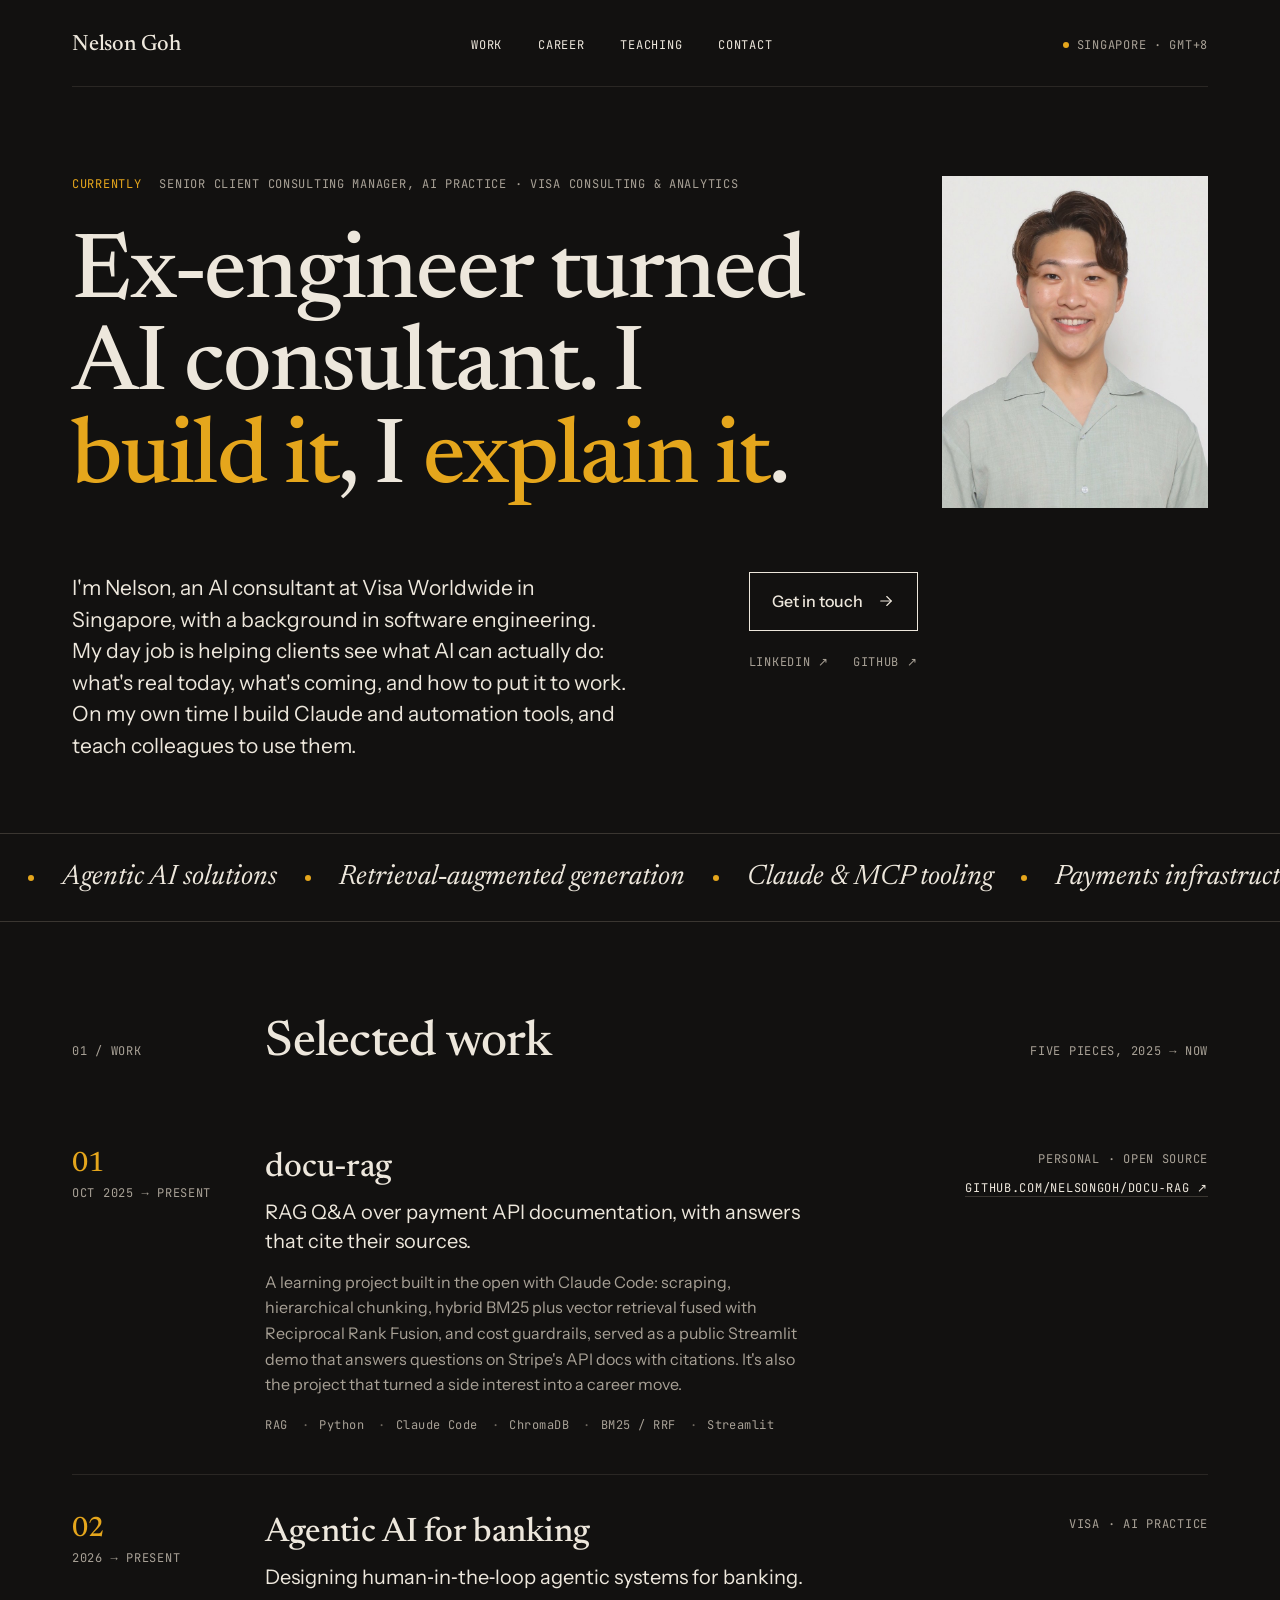
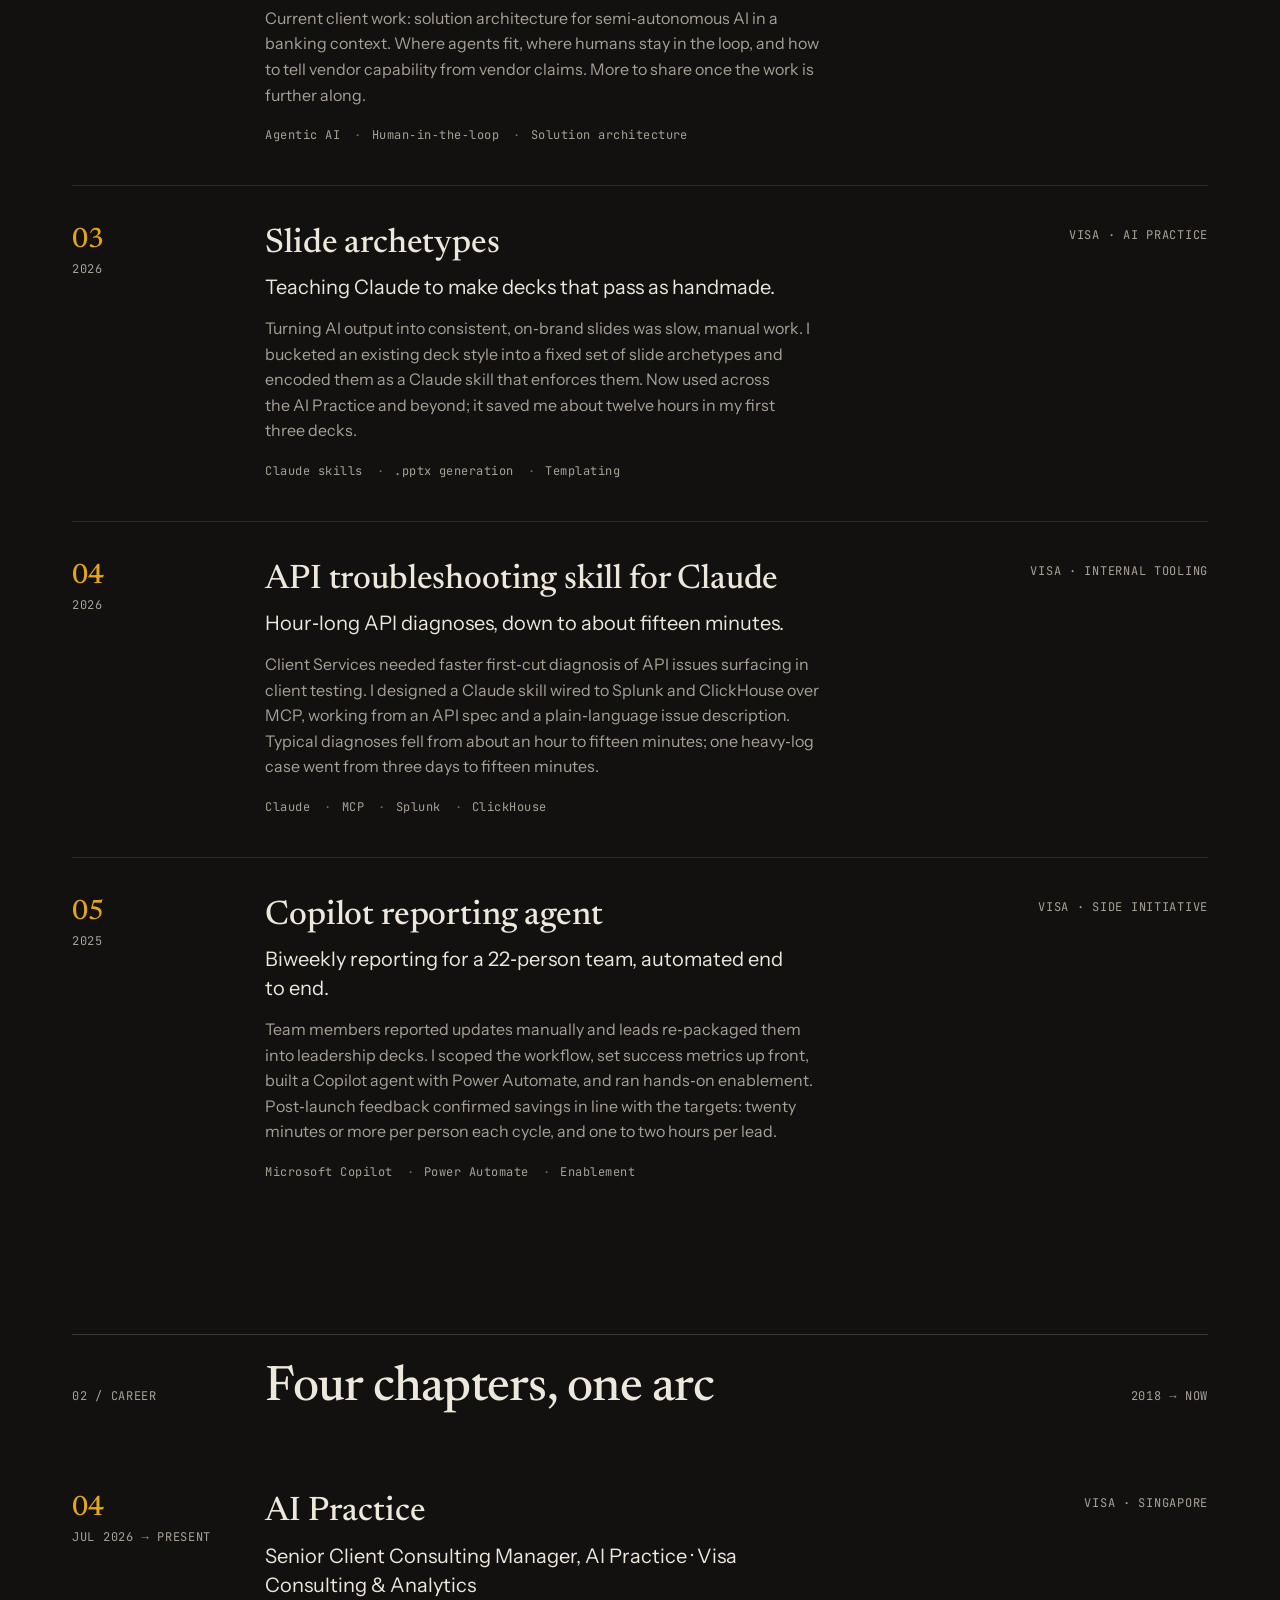
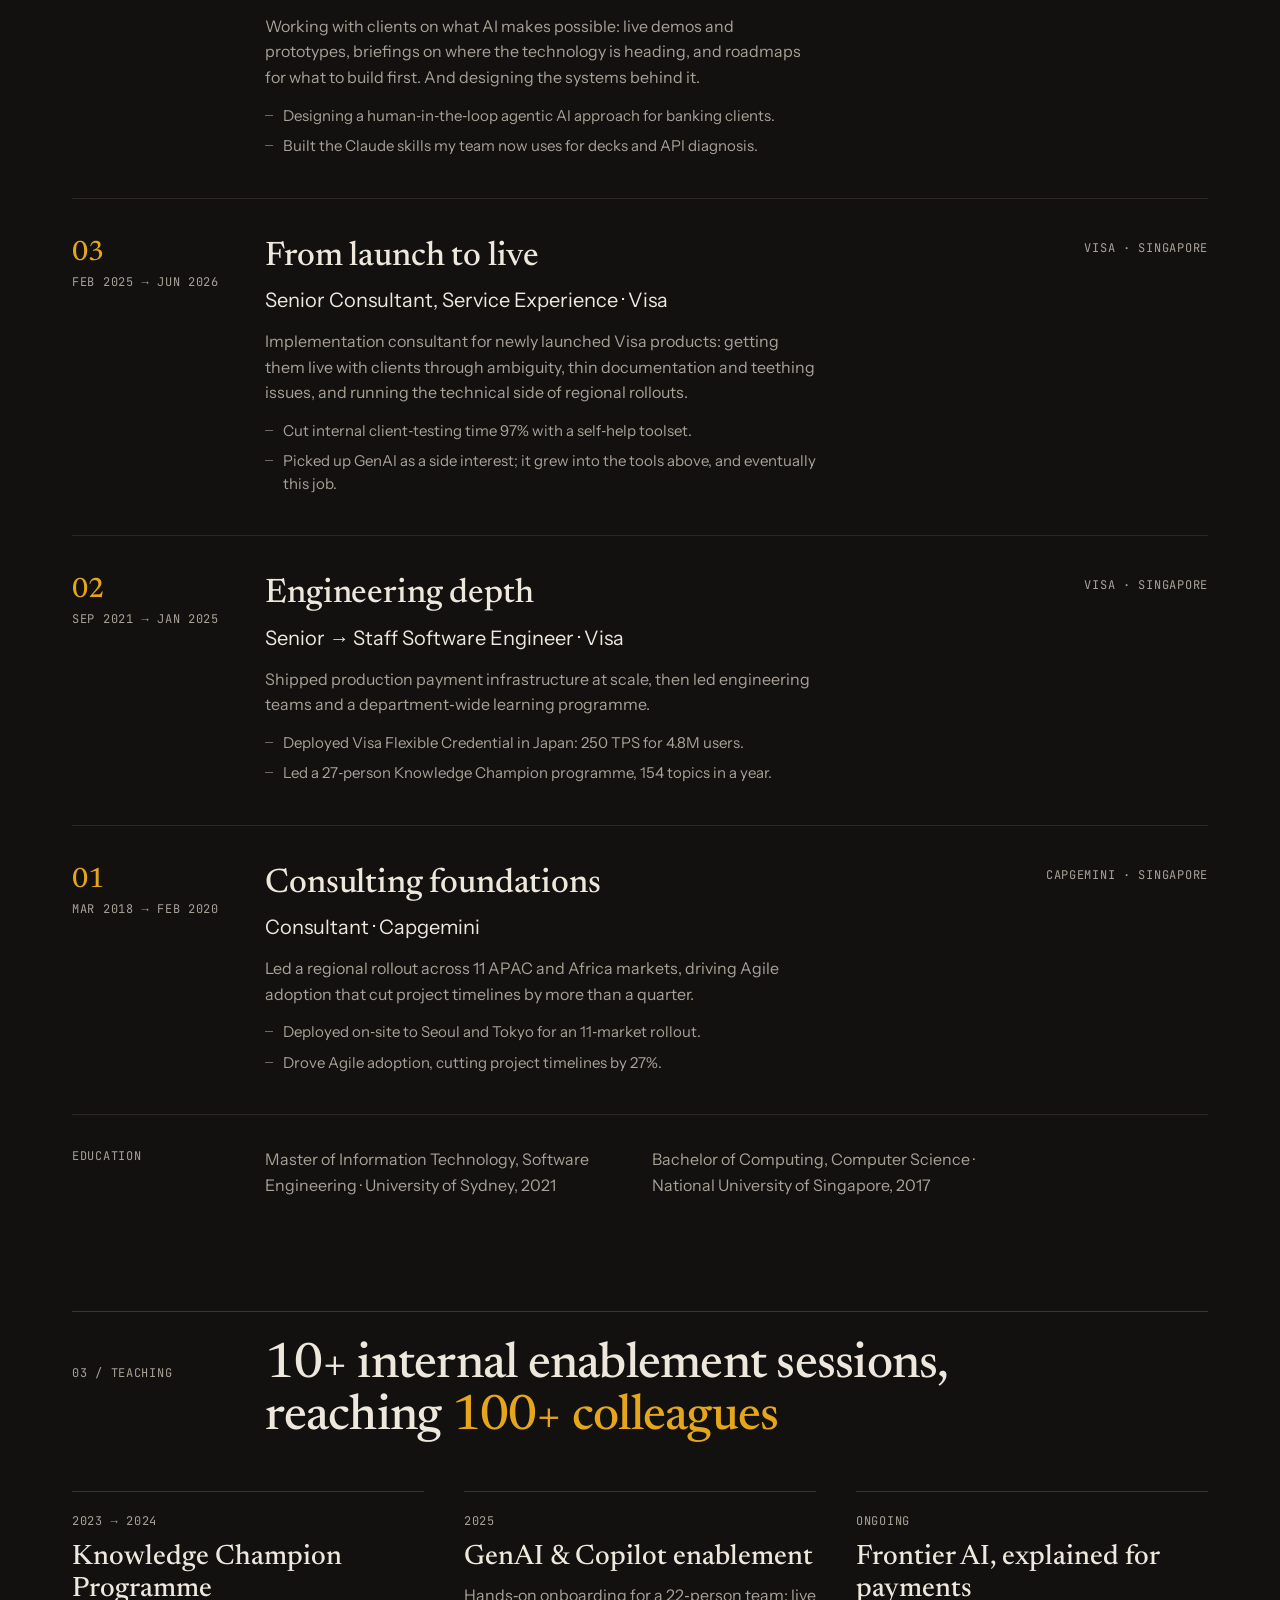
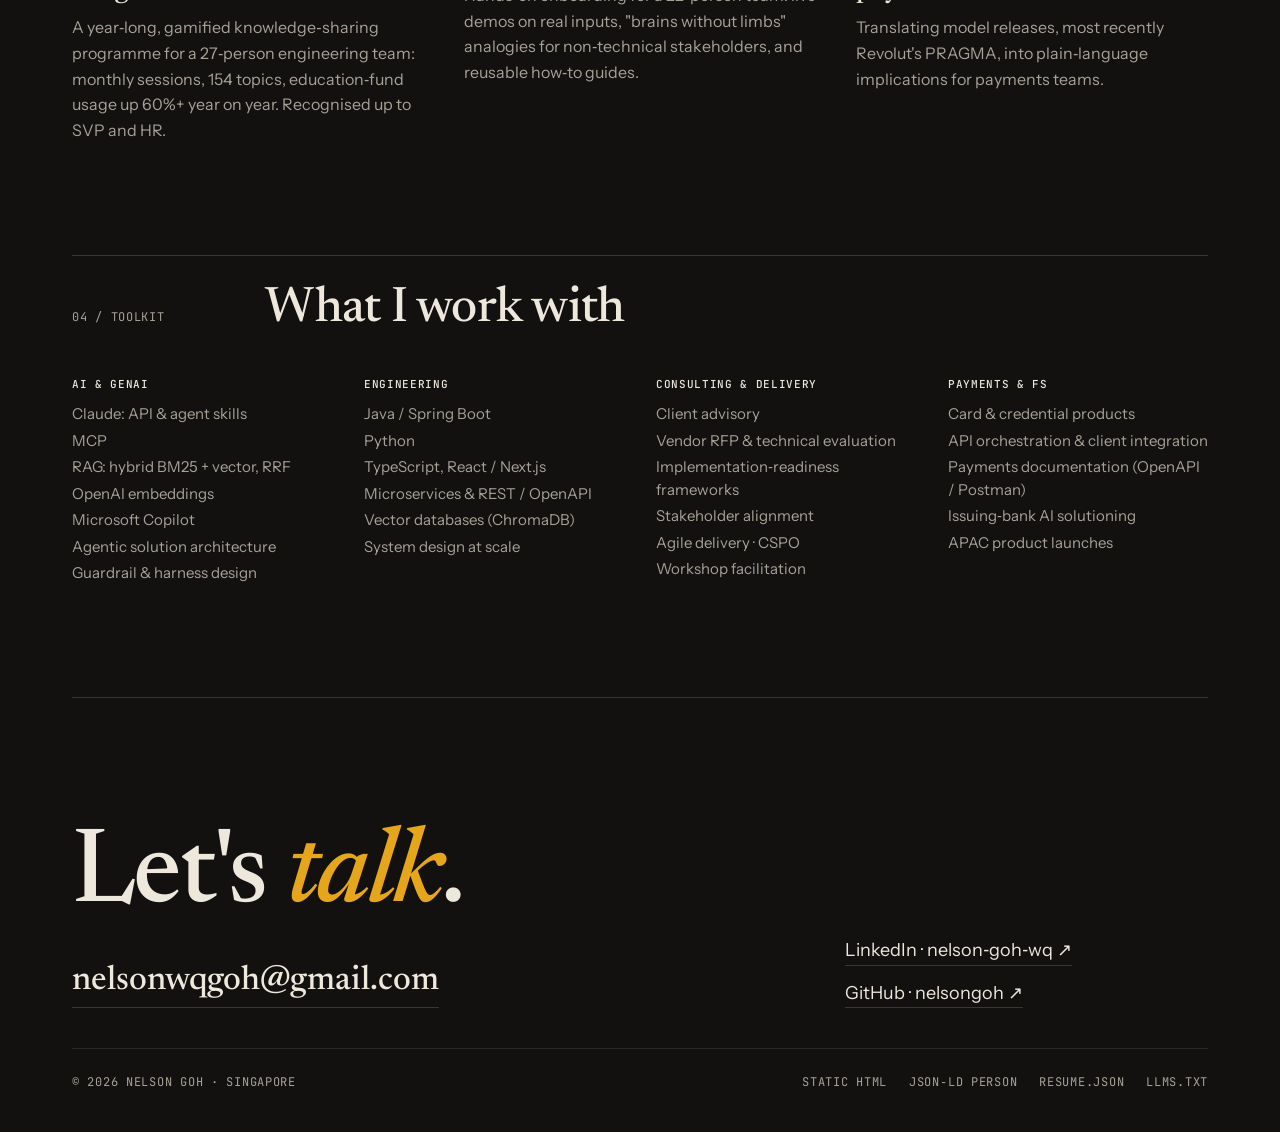
==== index.html @ 057b99e5 "Launch nelsongoh.github.io: static visual resume Masthead one-pager with JSON-LD Person, resume.json" ====
<!doctype html>
<html lang="en">
<head>
  <meta charset="utf-8">
  <meta name="viewport" content="width=device-width, initial-scale=1">
  <meta http-equiv="Content-Security-Policy" content="default-src 'none'; style-src 'self'; font-src 'self'; img-src 'self'; manifest-src 'self'; base-uri 'none'; form-action 'none'; upgrade-insecure-requests">
  <meta name="referrer" content="strict-origin-when-cross-origin">
  <meta name="color-scheme" content="dark">
  <meta name="theme-color" content="#121110">

  <title>Nelson Goh · AI consultant, ex-engineer · Singapore</title>
  <meta name="description" content="Nelson Goh is an AI consultant at Visa in Singapore with a software engineering background. He builds agentic AI systems, Claude and automation tools, and teaches teams to use them.">
  <meta name="author" content="Nelson Goh">
  <link rel="canonical" href="https://nelsongoh.github.io/">

  <meta property="og:type" content="profile">
  <meta property="og:title" content="Nelson Goh · Ex-engineer turned AI consultant">
  <meta property="og:description" content="I build it, I explain it. AI consultant at Visa in Singapore, with a software engineering background.">
  <meta property="og:url" content="https://nelsongoh.github.io/">
  <meta property="og:site_name" content="Nelson Goh">
  <meta property="og:image" content="https://nelsongoh.github.io/assets/og-card.png">
  <meta property="og:image:width" content="1200">
  <meta property="og:image:height" content="630">
  <meta property="og:image:alt" content="Nelson Goh. Ex-engineer turned AI consultant. I build it, I explain it.">
  <meta property="profile:first_name" content="Nelson">
  <meta property="profile:last_name" content="Goh">
  <meta name="twitter:card" content="summary_large_image">
  <meta name="twitter:title" content="Nelson Goh · Ex-engineer turned AI consultant">
  <meta name="twitter:description" content="I build it, I explain it. AI consultant at Visa in Singapore, with a software engineering background.">
  <meta name="twitter:image" content="https://nelsongoh.github.io/assets/og-card.png">

  <link rel="icon" href="favicon.svg" type="image/svg+xml">
  <link rel="alternate icon" href="favicon-32.png" type="image/png" sizes="32x32">
  <link rel="apple-touch-icon" href="apple-touch-icon.png" sizes="180x180">
  <link rel="manifest" href="site.webmanifest">
  <link rel="alternate" type="application/json" href="resume.json" title="JSON Resume">
  <link rel="alternate" type="text/plain" href="llms.txt" title="llms.txt">
  <link rel="me" href="https://github.com/nelsongoh">
  <link rel="me" href="https://www.linkedin.com/in/nelson-goh-wq/">

  <link rel="preload" href="fonts/Newsreader.woff2" as="font" type="font/woff2" crossorigin>
  <link rel="preload" href="fonts/InstrumentSans.woff2" as="font" type="font/woff2" crossorigin>
  <link rel="stylesheet" href="styles.css">

  <script type="application/ld+json">
  {
    "@context": "https://schema.org",
    "@type": "ProfilePage",
    "@id": "https://nelsongoh.github.io/#page",
    "url": "https://nelsongoh.github.io/",
    "name": "Nelson Goh",
    "inLanguage": "en",
    "dateModified": "2026-09-02",
    "mainEntity": {
      "@type": "Person",
      "@id": "https://nelsongoh.github.io/#person",
      "name": "Nelson Goh",
      "alternateName": "Nelson Goh Wei Qiang",
      "givenName": "Nelson",
      "familyName": "Goh",
      "jobTitle": "Senior Client Consulting Manager, AI Practice",
      "description": "AI consultant at Visa Worldwide in Singapore, with a background in software engineering. Helps clients see what AI can actually do, builds Claude and automation tools, and teaches colleagues to use them.",
      "url": "https://nelsongoh.github.io/",
      "email": "mailto:nelsonwqgoh@gmail.com",
      "image": "https://nelsongoh.github.io/assets/headshot.jpg",
      "sameAs": [
        "https://www.linkedin.com/in/nelson-goh-wq/",
        "https://github.com/nelsongoh"
      ],
      "worksFor": {
        "@type": "Organization",
        "name": "Visa",
        "url": "https://www.visa.com/",
        "department": {
          "@type": "Organization",
          "name": "Visa Consulting & Analytics, AI Practice"
        }
      },
      "address": {
        "@type": "PostalAddress",
        "addressLocality": "Singapore",
        "addressCountry": "SG"
      },
      "alumniOf": [
        { "@type": "CollegeOrUniversity", "name": "University of Sydney", "url": "https://www.sydney.edu.au/" },
        { "@type": "CollegeOrUniversity", "name": "National University of Singapore", "url": "https://www.nus.edu.sg/" }
      ],
      "hasCredential": {
        "@type": "EducationalOccupationalCredential",
        "name": "Certified Scrum Product Owner (CSPO)",
        "credentialCategory": "certification",
        "recognizedBy": { "@type": "Organization", "name": "Scrum Alliance" }
      },
      "knowsAbout": [
        "Agentic AI solution architecture",
        "Human-in-the-loop AI systems",
        "Retrieval-augmented generation",
        "Claude API and agent skills",
        "Model Context Protocol (MCP)",
        "Microsoft Copilot and Power Automate",
        "Payments infrastructure",
        "Card and credential products",
        "Java and Spring Boot",
        "Python",
        "TypeScript and React",
        "Technical enablement and training"
      ],
      "knowsLanguage": "en"
    }
  }
  </script>
</head>
<body>
<a class="skip" href="#work">Skip to content</a>

<div class="wrap">
  <header class="top">
    <a href="#top" class="serif brand" id="top">Nelson Goh</a>
    <nav class="nav mono" aria-label="Sections">
      <a href="#work">Work</a>
      <a href="#career">Career</a>
      <a href="#teaching">Teaching</a>
      <a href="#contact">Contact</a>
    </nav>
    <div class="where mono">
      <span class="dot" aria-hidden="true"></span>
      <span>Singapore · GMT+8</span>
    </div>
  </header>

  <section class="hero" aria-label="Introduction">
    <div class="hero-top reveal">
      <p class="hero-kicker mono">
        <span class="accent">Currently</span>
        <span>Senior Client Consulting Manager, AI Practice · Visa Consulting &amp; Analytics</span>
      </p>
      <h1 class="serif">Ex‑engineer turned AI consultant. I <span class="accent">build it</span>, I <span class="accent accent-2">explain it</span>.</h1>
    </div>

    <div class="headshot-col reveal d1">
      <figure class="headshot">
        <img src="assets/headshot.jpg" alt="Nelson Goh, smiling, in a sage shirt" width="800" height="1000">
      </figure>
    </div>

    <p class="hero-bio reveal d1">I'm Nelson, an AI consultant at Visa Worldwide in Singapore, with a background in software engineering. My day job is helping clients see what AI can actually do: what's real today, what's coming, and how to put it to work. On my own time I build Claude and automation tools, and teach colleagues to use them.</p>

    <div class="hero-cta reveal d2">
      <a href="#contact" class="btn">
        <span>Get in touch</span>
        <svg width="18" height="18" viewBox="0 0 24 24" fill="none" stroke="currentColor" stroke-width="1.5" stroke-linecap="round" stroke-linejoin="round" aria-hidden="true"><path d="M5 12h14"></path><path d="M13 6l6 6-6 6"></path></svg>
      </a>
      <div class="links mono">
        <a href="https://www.linkedin.com/in/nelson-goh-wq/" rel="me noopener" target="_blank">LinkedIn ↗</a>
        <a href="https://github.com/nelsongoh" rel="me noopener" target="_blank">GitHub ↗</a>
      </div>
    </div>
  </section>
</div>

<div class="ticker" aria-hidden="true">
  <div class="ticker-track">
    <span class="ticker-item"><span class="dot"></span>Agentic AI solutions</span>
    <span class="ticker-item"><span class="dot"></span>Retrieval‑augmented generation</span>
    <span class="ticker-item"><span class="dot"></span>Claude &amp; MCP tooling</span>
    <span class="ticker-item"><span class="dot"></span>Payments infrastructure</span>
    <span class="ticker-item"><span class="dot"></span>Enablement &amp; training</span>
    <span class="ticker-item"><span class="dot"></span>Solution architecture</span>
    <span class="ticker-item"><span class="dot"></span>Agentic AI solutions</span>
    <span class="ticker-item"><span class="dot"></span>Retrieval‑augmented generation</span>
    <span class="ticker-item"><span class="dot"></span>Claude &amp; MCP tooling</span>
    <span class="ticker-item"><span class="dot"></span>Payments infrastructure</span>
    <span class="ticker-item"><span class="dot"></span>Enablement &amp; training</span>
    <span class="ticker-item"><span class="dot"></span>Solution architecture</span>
  </div>
</div>

<main class="wrap">

  <!-- 01 Work -->
  <section id="work" class="section work" aria-labelledby="work-h">
    <div class="section-head first">
      <span class="mono kicker">01 / Work</span>
      <h2 id="work-h" class="serif h2">Selected work</h2>
      <p class="mono aside">Five pieces, 2025 → now</p>
    </div>

    <article class="row first">
      <div class="row-num-wrap"><span class="row-num">01</span><span class="mono">Oct 2025 → present</span></div>
      <div class="row-main">
        <h3 class="serif h-item">docu‑rag</h3>
        <p class="lede">RAG Q&amp;A over payment API documentation, with answers that cite their sources.</p>
        <p class="body">A learning project built in the open with Claude Code: scraping, hierarchical chunking, hybrid BM25 plus vector retrieval fused with Reciprocal Rank Fusion, and cost guardrails, served as a public Streamlit demo that answers questions on Stripe's API docs with citations. It's also the project that turned a side interest into a career move.</p>
        <ul class="tags"><li class="tag">RAG</li><li class="tag">Python</li><li class="tag">Claude Code</li><li class="tag">ChromaDB</li><li class="tag">BM25 / RRF</li><li class="tag">Streamlit</li></ul>
      </div>
      <div class="row-meta">
        <span class="mono">Personal · open source</span>
        <span class="mono"><a href="https://github.com/nelsongoh/docu-rag" rel="noopener" target="_blank">github.com/nelsongoh/docu‑rag ↗</a></span>
      </div>
    </article>

    <article class="row">
      <div class="row-num-wrap"><span class="row-num">02</span><span class="mono">2026 → present</span></div>
      <div class="row-main">
        <h3 class="serif h-item">Agentic AI for banking</h3>
        <p class="lede">Designing human‑in‑the‑loop agentic systems for banking.</p>
        <p class="body">Current client work: solution architecture for semi‑autonomous AI in a banking context. Where agents fit, where humans stay in the loop, and how to tell vendor capability from vendor claims. More to share once the work is further along.</p>
        <ul class="tags"><li class="tag">Agentic AI</li><li class="tag">Human‑in‑the‑loop</li><li class="tag">Solution architecture</li></ul>
      </div>
      <div class="row-meta"><span class="mono">Visa · AI Practice</span></div>
    </article>

    <article class="row">
      <div class="row-num-wrap"><span class="row-num">03</span><span class="mono">2026</span></div>
      <div class="row-main">
        <h3 class="serif h-item">Slide archetypes</h3>
        <p class="lede">Teaching Claude to make decks that pass as handmade.</p>
        <p class="body">Turning AI output into consistent, on‑brand slides was slow, manual work. I bucketed an existing deck style into a fixed set of slide archetypes and encoded them as a Claude skill that enforces them. Now used across the AI Practice and beyond; it saved me about twelve hours in my first three decks.</p>
        <ul class="tags"><li class="tag">Claude skills</li><li class="tag">.pptx generation</li><li class="tag">Templating</li></ul>
      </div>
      <div class="row-meta"><span class="mono">Visa · AI Practice</span></div>
    </article>

    <article class="row">
      <div class="row-num-wrap"><span class="row-num">04</span><span class="mono">2026</span></div>
      <div class="row-main">
        <h3 class="serif h-item">API troubleshooting skill for Claude</h3>
        <p class="lede">Hour‑long API diagnoses, down to about fifteen minutes.</p>
        <p class="body">Client Services needed faster first‑cut diagnosis of API issues surfacing in client testing. I designed a Claude skill wired to Splunk and ClickHouse over MCP, working from an API spec and a plain‑language issue description. Typical diagnoses fell from about an hour to fifteen minutes; one heavy‑log case went from three days to fifteen minutes.</p>
        <ul class="tags"><li class="tag">Claude</li><li class="tag">MCP</li><li class="tag">Splunk</li><li class="tag">ClickHouse</li></ul>
      </div>
      <div class="row-meta"><span class="mono">Visa · internal tooling</span></div>
    </article>

    <article class="row">
      <div class="row-num-wrap"><span class="row-num">05</span><span class="mono">2025</span></div>
      <div class="row-main">
        <h3 class="serif h-item">Copilot reporting agent</h3>
        <p class="lede">Biweekly reporting for a 22‑person team, automated end to end.</p>
        <p class="body">Team members reported updates manually and leads re‑packaged them into leadership decks. I scoped the workflow, set success metrics up front, built a Copilot agent with Power Automate, and ran hands‑on enablement. Post‑launch feedback confirmed savings in line with the targets: twenty minutes or more per person each cycle, and one to two hours per lead.</p>
        <ul class="tags"><li class="tag">Microsoft Copilot</li><li class="tag">Power Automate</li><li class="tag">Enablement</li></ul>
      </div>
      <div class="row-meta"><span class="mono">Visa · side initiative</span></div>
    </article>
  </section>

  <!-- 02 Career -->
  <section id="career" class="section" aria-labelledby="career-h">
    <div class="section-head">
      <span class="mono kicker">02 / Career</span>
      <h2 id="career-h" class="serif h2">Four chapters, one arc</h2>
      <p class="mono aside">2018 → now</p>
    </div>

    <ol>
      <li class="row first">
        <div class="row-num-wrap"><span class="row-num">04</span><span class="mono">Jul 2026 → present</span></div>
        <div class="row-main">
          <h3 class="serif h-item">AI Practice</h3>
          <p class="lede">Senior Client Consulting Manager, AI Practice · Visa Consulting &amp; Analytics</p>
          <p class="body">Working with clients on what AI makes possible: live demos and prototypes, briefings on where the technology is heading, and roadmaps for what to build first. And designing the systems behind it.</p>
          <ul class="hl">
            <li>Designing a human‑in‑the‑loop agentic AI approach for banking clients.</li>
            <li>Built the Claude skills my team now uses for decks and API diagnosis.</li>
          </ul>
        </div>
        <div class="row-meta"><span class="mono">Visa · Singapore</span></div>
      </li>

      <li class="row">
        <div class="row-num-wrap"><span class="row-num">03</span><span class="mono">Feb 2025 → Jun 2026</span></div>
        <div class="row-main">
          <h3 class="serif h-item">From launch to live</h3>
          <p class="lede">Senior Consultant, Service Experience · Visa</p>
          <p class="body">Implementation consultant for newly launched Visa products: getting them live with clients through ambiguity, thin documentation and teething issues, and running the technical side of regional rollouts.</p>
          <ul class="hl">
            <li>Cut internal client‑testing time 97% with a self‑help toolset.</li>
            <li>Picked up GenAI as a side interest; it grew into the tools above, and eventually this job.</li>
          </ul>
        </div>
        <div class="row-meta"><span class="mono">Visa · Singapore</span></div>
      </li>

      <li class="row">
        <div class="row-num-wrap"><span class="row-num">02</span><span class="mono">Sep 2021 → Jan 2025</span></div>
        <div class="row-main">
          <h3 class="serif h-item">Engineering depth</h3>
          <p class="lede">Senior → Staff Software Engineer · Visa</p>
          <p class="body">Shipped production payment infrastructure at scale, then led engineering teams and a department‑wide learning programme.</p>
          <ul class="hl">
            <li>Deployed Visa Flexible Credential in Japan: 250 TPS for 4.8M users.</li>
            <li>Led a 27‑person Knowledge Champion programme, 154 topics in a year.</li>
          </ul>
        </div>
        <div class="row-meta"><span class="mono">Visa · Singapore</span></div>
      </li>

      <li class="row">
        <div class="row-num-wrap"><span class="row-num">01</span><span class="mono">Mar 2018 → Feb 2020</span></div>
        <div class="row-main">
          <h3 class="serif h-item">Consulting foundations</h3>
          <p class="lede">Consultant · Capgemini</p>
          <p class="body">Led a regional rollout across 11 APAC and Africa markets, driving Agile adoption that cut project timelines by more than a quarter.</p>
          <ul class="hl">
            <li>Deployed on‑site to Seoul and Tokyo for an 11‑market rollout.</li>
            <li>Drove Agile adoption, cutting project timelines by 27%.</li>
          </ul>
        </div>
        <div class="row-meta"><span class="mono">Capgemini · Singapore</span></div>
      </li>
    </ol>

    <div class="edu">
      <span class="mono kicker">Education</span>
      <p class="body">Master of Information Technology, Software Engineering · University of Sydney, 2021</p>
      <p class="body">Bachelor of Computing, Computer Science · National University of Singapore, 2017</p>
    </div>
  </section>

  <!-- 03 Teaching -->
  <section id="teaching" class="section" aria-labelledby="teaching-h">
    <div class="section-head">
      <span class="mono kicker">03 / Teaching</span>
      <h2 id="teaching-h" class="serif h2 wide">10+ internal enablement sessions, reaching <span class="accent">100+ colleagues</span></h2>
    </div>
    <div class="teach">
      <article>
        <span class="mono">2023 → 2024</span>
        <h3 class="serif">Knowledge Champion Programme</h3>
        <p class="body">A year‑long, gamified knowledge‑sharing programme for a 27‑person engineering team: monthly sessions, 154 topics, education‑fund usage up 60%+ year on year. Recognised up to SVP and HR.</p>
      </article>
      <article>
        <span class="mono">2025</span>
        <h3 class="serif">GenAI &amp; Copilot enablement</h3>
        <p class="body">Hands‑on onboarding for a 22‑person team: live demos on real inputs, "brains without limbs" analogies for non‑technical stakeholders, and reusable how‑to guides.</p>
      </article>
      <article>
        <span class="mono">Ongoing</span>
        <h3 class="serif">Frontier AI, explained for payments</h3>
        <p class="body">Translating model releases, most recently Revolut's PRAGMA, into plain‑language implications for payments teams.</p>
      </article>
    </div>
  </section>

  <!-- 04 Toolkit -->
  <section id="skills" class="section" aria-labelledby="skills-h">
    <div class="section-head">
      <span class="mono kicker">04 / Toolkit</span>
      <h2 id="skills-h" class="serif h2">What I work with</h2>
    </div>
    <div class="skills">
      <div>
        <h4>AI &amp; GenAI</h4>
        <ul><li>Claude: API &amp; agent skills</li><li>MCP</li><li>RAG: hybrid BM25 + vector, RRF</li><li>OpenAI embeddings</li><li>Microsoft Copilot</li><li>Agentic solution architecture</li><li>Guardrail &amp; harness design</li></ul>
      </div>
      <div>
        <h4>Engineering</h4>
        <ul><li>Java / Spring Boot</li><li>Python</li><li>TypeScript, React / Next.js</li><li>Microservices &amp; REST / OpenAPI</li><li>Vector databases (ChromaDB)</li><li>System design at scale</li></ul>
      </div>
      <div>
        <h4>Consulting &amp; delivery</h4>
        <ul><li>Client advisory</li><li>Vendor RFP &amp; technical evaluation</li><li>Implementation‑readiness frameworks</li><li>Stakeholder alignment</li><li>Agile delivery · CSPO</li><li>Workshop facilitation</li></ul>
      </div>
      <div>
        <h4>Payments &amp; FS</h4>
        <ul><li>Card &amp; credential products</li><li>API orchestration &amp; client integration</li><li>Payments documentation (OpenAPI / Postman)</li><li>Issuing‑bank AI solutioning</li><li>APAC product launches</li></ul>
      </div>
    </div>
  </section>

  <!-- Contact -->
  <section id="contact" class="contact" aria-labelledby="contact-h">
    <div class="contact-grid">
      <div class="contact-main">
        <h2 id="contact-h" class="serif">Let's <em>talk</em>.</h2>
        <a href="mailto:nelsonwqgoh@gmail.com" class="serif email">nelsonwqgoh@gmail.com</a>
      </div>
      <div class="contact-links">
        <a href="https://www.linkedin.com/in/nelson-goh-wq/" rel="me noopener" target="_blank">LinkedIn · nelson‑goh‑wq ↗</a>
        <a href="https://github.com/nelsongoh" rel="me noopener" target="_blank">GitHub · nelsongoh ↗</a>
      </div>
    </div>
  </section>

  <footer class="foot">
    <span class="mono">© 2026 Nelson Goh · Singapore</span>
    <div class="foot-meta mono">
      <span>Static HTML</span>
      <span>JSON‑LD Person</span>
      <a href="resume.json">resume.json</a>
      <a href="llms.txt">llms.txt</a>
    </div>
  </footer>

</main>
</body>
</html>
---- styles.css ----
/* Nelson Goh, visual resume. Masthead editorial, dark paper, amber accent.
   No JavaScript on this site: the ticker and reveal are pure CSS. */

/* ---------- Fonts (self-hosted, OFL) ---------- */
@font-face {
  font-family: "Newsreader";
  font-style: normal;
  font-weight: 400 500;
  font-display: swap;
  src: url("fonts/Newsreader.woff2") format("woff2");
}
@font-face {
  font-family: "Newsreader";
  font-style: italic;
  font-weight: 400 500;
  font-display: swap;
  src: url("fonts/Newsreader-Italic.woff2") format("woff2");
}
@font-face {
  font-family: "Instrument Sans";
  font-style: normal;
  font-weight: 400 600;
  font-display: swap;
  src: url("fonts/InstrumentSans.woff2") format("woff2");
}
@font-face {
  font-family: "Instrument Sans";
  font-style: italic;
  font-weight: 400 600;
  font-display: swap;
  src: url("fonts/InstrumentSans-Italic.woff2") format("woff2");
}
@font-face {
  font-family: "JetBrains Mono";
  font-style: normal;
  font-weight: 400 500;
  font-display: swap;
  src: url("fonts/JetBrainsMono.woff2") format("woff2");
}

/* ---------- Tokens ---------- */
:root {
  --paper: #121110;
  --paper-2: #171513;
  --ink: #EDE7DC;
  --ink-2: #A8A196;
  --ink-3: #6E685F;
  --rule: #2A2724;
  --rule-2: #3A3631;
  --accent: #E5A61C;
  --serif: "Newsreader", Georgia, "Times New Roman", serif;
  --sans: "Instrument Sans", "Helvetica Neue", Arial, sans-serif;
  --mono: "JetBrains Mono", "SFMono-Regular", Consolas, monospace;
  color-scheme: dark;
}

/* ---------- Base ---------- */
*, *::before, *::after { box-sizing: border-box; }
html { scroll-behavior: smooth; -webkit-text-size-adjust: 100%; }
body {
  margin: 0;
  background: var(--paper);
  color: var(--ink);
  font-family: var(--sans);
  font-size: 16px;
  line-height: 1.55;
  -webkit-font-smoothing: antialiased;
  overflow-x: hidden;
}
a {
  color: var(--ink);
  text-decoration: none;
  border-bottom: 1px solid var(--rule-2);
  transition: border-color .2s;
}
a:hover { border-bottom-color: var(--ink); }
a:focus-visible, .btn:focus-visible {
  outline: 2px solid var(--accent);
  outline-offset: 4px;
  border-radius: 2px;
}
h1, h2, h3, h4, p, ul, ol, figure { margin: 0; }
ul, ol { padding: 0; list-style: none; }
img, svg { display: block; max-width: 100%; }

.skip {
  position: absolute; left: 8px; top: -100px;
  padding: 10px 14px; background: var(--ink); color: var(--paper);
  font-family: var(--mono); font-size: 12px; letter-spacing: .06em; text-transform: uppercase;
  border: 0; z-index: 10;
}
.skip:focus { top: 8px; }

.serif { font-family: var(--serif); font-weight: 500; font-variation-settings: "opsz" 28; }
.mono {
  font-family: var(--mono); font-size: 11px; letter-spacing: .06em;
  text-transform: uppercase; color: var(--ink-2);
}
.accent { color: var(--accent); }
.dot {
  width: 5px; height: 5px; border-radius: 50%; display: inline-block;
  background: var(--accent); flex: none;
}

.wrap { max-width: 1440px; margin: 0 auto; padding: 0 20px; }

/* ---------- Header ---------- */
.top {
  display: flex; align-items: center; justify-content: space-between;
  padding: 20px 0 16px; border-bottom: 1px solid var(--rule);
}
.brand { font-size: 20px; border: 0; letter-spacing: -.01em; }
.nav { display: none; gap: 36px; }
.nav a { border: 0; color: var(--ink); }
.nav a:hover { color: var(--accent); }
.where { display: flex; align-items: center; gap: 8px; }
.where .dot { animation: pulse 2.6s ease-out infinite; }
@keyframes pulse {
  0% { box-shadow: 0 0 0 0 rgba(229, 166, 28, .5); }
  70%, 100% { box-shadow: 0 0 0 7px rgba(229, 166, 28, 0); }
}

/* ---------- Hero ---------- */
.hero { display: flex; flex-direction: column; gap: 24px; padding: 48px 0 40px; }
.hero-top { display: contents; }
.hero-kicker { display: flex; flex-direction: column; gap: 4px; }
.hero-kicker .accent { color: var(--accent); }
.hero h1 {
  font-size: clamp(52px, 7.25vw, 104px);
  line-height: 1.02; letter-spacing: -.02em; text-wrap: balance;
}
.headshot {
  width: 200px; aspect-ratio: 4 / 5; margin-top: 8px;
  background: var(--paper-2); overflow: hidden;
}
.headshot img { width: 100%; height: 100%; object-fit: cover; }
.hero-bio { font-size: 18px; line-height: 1.5; text-wrap: pretty; }
.hero-cta { display: flex; flex-direction: column; gap: 20px; align-items: flex-start; }
.btn {
  display: inline-flex; align-items: center; gap: 12px;
  padding: 14px 20px; border: 1px solid var(--ink); color: var(--ink);
  font-size: 16px; font-weight: 500; min-height: 48px;
  transition: background .2s, color .2s;
}
.btn:hover { background: var(--ink); color: var(--paper); }
.links { display: flex; gap: 20px; }
.links a { border: 0; color: var(--ink-2); }
.links a:hover { color: var(--ink); }

/* ---------- Ticker ---------- */
.ticker {
  overflow: hidden; white-space: nowrap;
  border-top: 1px solid var(--rule-2); border-bottom: 1px solid var(--rule-2);
}
.ticker-track { display: inline-flex; animation: tick 40s linear infinite; }
.ticker-track:hover { animation-play-state: paused; }
.ticker-item {
  display: inline-flex; align-items: center; gap: 18px; padding: 16px 0 16px 18px;
  font-family: var(--serif); font-weight: 400; font-variation-settings: "opsz" 28;
  font-size: 22px; font-style: italic; color: var(--ink);
}
@keyframes tick { from { transform: translateX(0); } to { transform: translateX(-50%); } }

/* ---------- Sections ---------- */
.section { padding-top: 56px; }
.section-head {
  display: flex; flex-direction: column; gap: 12px;
  padding: 24px 0 28px; border-top: 1px solid var(--rule-2);
}
.section-head.first { border-top: 0; padding-top: 0; }
.h2 { font-size: clamp(40px, 3.9vw, 56px); line-height: 1.04; letter-spacing: -.015em; }
.section-head .aside { display: none; }

.row {
  display: flex; flex-direction: column; gap: 10px;
  padding: 28px 0; border-top: 1px solid var(--rule);
}
.row.first { border-top: 0; }
.row-num { font-family: var(--serif); font-weight: 500; font-size: 22px; color: var(--accent); line-height: 1; transition: transform .35s cubic-bezier(.2,.7,.2,1); }
.row { transition: border-color .3s; }
.row:hover { border-top-color: var(--rule-2); }
.row:hover .row-num { transform: translateX(6px); }
.row-num-wrap { display: flex; justify-content: space-between; align-items: baseline; gap: 12px; }
.row-meta { display: flex; flex-direction: column; gap: 6px; }
.foot-meta a { border: 0; color: var(--ink-2); }
.foot-meta a:hover { color: var(--ink); }
.row-meta .mono a { color: var(--ink); }
.h-item { font-size: 28px; line-height: 1.1; }
.lede { font-size: 18px; line-height: 1.4; text-wrap: pretty; }
.body { font-size: 15px; line-height: 1.6; color: var(--ink-2); text-wrap: pretty; }
.tags { display: flex; flex-wrap: wrap; gap: 6px 12px; margin-top: 6px; }
.tag { font-family: var(--mono); font-size: 11px; letter-spacing: .04em; color: var(--ink-2); }
.tag::before { content: "\00b7"; margin-right: 8px; color: var(--ink-3); }
.tag:first-child::before { content: ""; margin: 0; }
.hl { margin-top: 4px; display: flex; flex-direction: column; gap: 6px; }
.hl li { font-size: 14px; line-height: 1.5; color: var(--ink-2); padding-left: 18px; position: relative; }
.hl li::before {
  content: ""; position: absolute; left: 0; top: 10px; width: 8px; height: 1px; background: var(--ink-3);
}

.edu { display: flex; flex-direction: column; gap: 8px; padding-top: 20px; border-top: 1px solid var(--rule); }

/* Teaching */
.teach { display: flex; flex-direction: column; }
.teach article { display: flex; flex-direction: column; gap: 10px; padding: 28px 0; border-top: 1px solid var(--rule); }
.teach article:first-child { border-top: 0; }
.teach h3 { font-size: 24px; line-height: 1.15; }

/* Toolkit */
.skills { display: grid; grid-template-columns: repeat(2, minmax(0, 1fr)); gap: 28px 20px; }
.skills h4 {
  margin-bottom: 10px; font-family: var(--mono); font-size: 11px; letter-spacing: .06em;
  text-transform: uppercase; font-weight: 500; color: var(--ink);
}
.skills ul { display: flex; flex-direction: column; gap: 4px; }
.skills li { font-size: 14px; color: var(--ink-2); line-height: 1.5; }

/* Contact */
.contact {
  display: flex; flex-direction: column; gap: 20px;
  padding: 72px 0 24px; margin-top: 64px; border-top: 1px solid var(--rule-2);
}
.contact h2 { font-size: clamp(68px, 8.3vw, 120px); line-height: .95; letter-spacing: -.025em; }
.contact h2 em { color: var(--accent); font-style: italic; }
.email { font-size: 22px; align-self: flex-start; }
.contact-links { display: flex; flex-direction: column; gap: 10px; align-items: flex-start; }

.foot {
  display: flex; flex-direction: column; gap: 8px;
  padding: 20px 0 32px; border-top: 1px solid var(--rule);
}
.foot-meta { display: flex; flex-wrap: wrap; gap: 8px 22px; }

/* ---------- Motion ---------- */
.reveal { animation: rise .9s cubic-bezier(.2, .7, .2, 1) both; }
.reveal.d1 { animation-delay: .08s; }
.reveal.d2 { animation-delay: .16s; }
.hero h1 .accent { display: inline-block; animation: rise .8s cubic-bezier(.2,.7,.2,1) both; animation-delay: .42s; }
.hero h1 .accent-2 { animation-delay: .62s; }
@keyframes rise { from { opacity: 0; transform: translateY(14px); } to { opacity: 1; transform: none; } }

/* ---------- Scroll-driven motion (progressive enhancement, no JS) ---------- */
@supports (animation-timeline: view()) {
  .row, .section-head, .teach article, .skills > div, .edu, .contact-grid {
    animation: rise-in linear both;
    animation-timeline: view();
    animation-range: entry 0% entry 30%;
  }
  @keyframes rise-in { from { opacity: 0; transform: translateY(16px); } to { opacity: 1; transform: none; } }

  /* chapter and work numbers ignite as they pass the lower third of the viewport */
  .row-num {
    animation: ignite linear both;
    animation-timeline: view();
    animation-range: cover 0% cover 100%;
  }
  @keyframes ignite {
    0%, 30% { color: var(--ink-3); }
    42%, 100% { color: var(--accent); }
  }

  /* "one arc": a rule that draws itself down the number rail as the chapters scroll past */
  #career ol { position: relative; }
  #career ol::before {
    content: ""; position: absolute; left: -28px; top: 0; width: 1px; height: 100%;
    background: linear-gradient(to bottom, var(--accent), var(--accent) 70%, transparent);
    transform-origin: top; transform: scaleY(0);
    animation: draw linear both;
    animation-timeline: view();
    animation-range: cover 0% cover 55%;
  }
  @keyframes draw { from { transform: scaleY(0); } to { transform: scaleY(1); } }
  @media (max-width: 1099px) { #career ol::before { display: none; } }
}

@media (prefers-reduced-motion: reduce) {
  html { scroll-behavior: auto; }
  .reveal, .hero h1 .accent, .where .dot, .row, .section-head, .teach article, .skills > div, .edu, .contact-grid, .row-num { animation: none; }
  #career ol::before { animation: none; transform: scaleY(1); }
  .ticker-track { animation: none; }
  a, .btn, .row, .row-num { transition: none; }
}

/* ---------- Tablet ---------- */
@media (min-width: 720px) {
  body { font-size: 17px; }
  .wrap { padding: 0 40px; }
  .mono { font-size: 12px; }
  .top { padding: 28px 0 24px; }
  .brand { font-size: 22px; }
  .nav { display: flex; }
  .hero { padding: 72px 0 56px; }
  .headshot { width: 240px; }
  .hero-bio { font-size: 20px; }
  .ticker-item { font-size: 28px; gap: 28px; padding: 22px 0 22px 28px; }
  .ticker-track { animation-duration: 46s; }
  .dot { width: 6px; height: 6px; }
  .section { padding-top: 96px; }
  .h-item { font-size: 34px; letter-spacing: -.005em; }
  .lede { font-size: 20px; line-height: 1.45; }
  .body { font-size: 16px; }
  .tag { font-size: 12px; }
  .tag::before { margin-right: 10px; }
  .hl li { font-size: 15px; }
  .skills { grid-template-columns: repeat(4, minmax(0, 1fr)); gap: 32px; }
  .skills li { font-size: 15px; }
  .teach { display: grid; grid-template-columns: repeat(3, minmax(0, 1fr)); gap: 40px; padding-top: 8px; }
  .teach article { padding: 20px 0 0; border-top: 1px solid var(--rule-2); }
  .teach article:first-child { border-top: 1px solid var(--rule-2); }
  .teach h3 { font-size: 28px; }
  .contact { padding: 112px 0 40px; margin-top: 96px; gap: 28px; }
  .email { font-size: 30px; }
  .contact-links a { font-size: 18px; }
  .foot { flex-direction: row; justify-content: space-between; align-items: center; padding: 24px 0 40px; }
}

/* ---------- Desktop: the 12-column masthead grid ---------- */
@media (min-width: 1100px) {
  .wrap { padding: 0 72px; }
  .top { padding: 28px 0 24px; }
  .hero {
    display: grid; grid-template-columns: repeat(12, minmax(0, 1fr));
    gap: 24px; padding: 88px 0 72px;
  }
  .hero-top { display: flex; grid-column: 1 / span 9; flex-direction: column; gap: 36px; }
  .hero-kicker { flex-direction: row; gap: 18px; align-items: center; }
  .hero h1 { line-height: 1; max-width: 1080px; }
  .headshot-col { grid-column: 10 / span 3; display: flex; flex-direction: column; justify-content: flex-end; }
  .headshot { width: 100%; margin: 0; }
  .hero-bio { grid-column: 1 / span 6; margin-top: 40px; font-size: 21px; }
  .hero-cta { grid-column: 8 / span 5; margin-top: 40px; gap: 22px; }
  .btn { padding: 16px 22px; gap: 14px; }
  .links { gap: 24px; }

  .section-head {
    display: grid; grid-template-columns: repeat(12, minmax(0, 1fr)); gap: 24px;
    align-items: baseline; padding: 28px 0 40px;
  }
  .section-head .kicker { grid-column: 1 / span 2; }
  .section-head .h2 { grid-column: 3 / span 7; }
  .section-head .h2.wide { grid-column: 3 / span 8; }
  .section-head .aside { display: block; grid-column: 10 / span 3; text-align: right; }

  .row {
    display: grid; grid-template-columns: repeat(12, minmax(0, 1fr)); gap: 24px;
    padding: 40px 0;
  }
  .row-num { font-size: 28px; }
  .row-num-wrap { grid-column: 1 / span 2; flex-direction: column; justify-content: flex-start; align-items: flex-start; gap: 6px; }
  .row-main { grid-column: 3 / span 6; }
  .row-meta { grid-column: 10 / span 3; align-items: flex-end; text-align: right; gap: 10px; }
  .row-main .lede { margin-bottom: 14px; }
  .row-main .h-item { margin-bottom: 10px; }
  .tags { margin-top: 18px; gap: 8px 14px; }
  .hl { margin-top: 14px; gap: 8px; }

  .edu {
    display: grid; grid-template-columns: repeat(12, minmax(0, 1fr)); gap: 24px;
    padding-top: 32px;
  }
  .edu .kicker { grid-column: 1 / span 2; }
  .edu .body:nth-of-type(1) { grid-column: 3 / span 4; }
  .edu .body:nth-of-type(2) { grid-column: 7 / span 4; }

  .section { padding-top: 112px; }
  .section.work { padding-top: 96px; }
  .contact { padding: 128px 0 40px; margin-top: 112px; }
  .contact-grid {
    display: grid; grid-template-columns: repeat(12, minmax(0, 1fr)); gap: 24px; align-items: end;
  }
  .contact-main { grid-column: 1 / span 7; display: flex; flex-direction: column; gap: 28px; }
  .contact-links { grid-column: 9 / span 4; gap: 14px; }
  .email { font-size: 34px; }
}

@media (min-width: 1440px) {
  .hero-kicker .mono, .where .mono { font-size: 12px; }
}
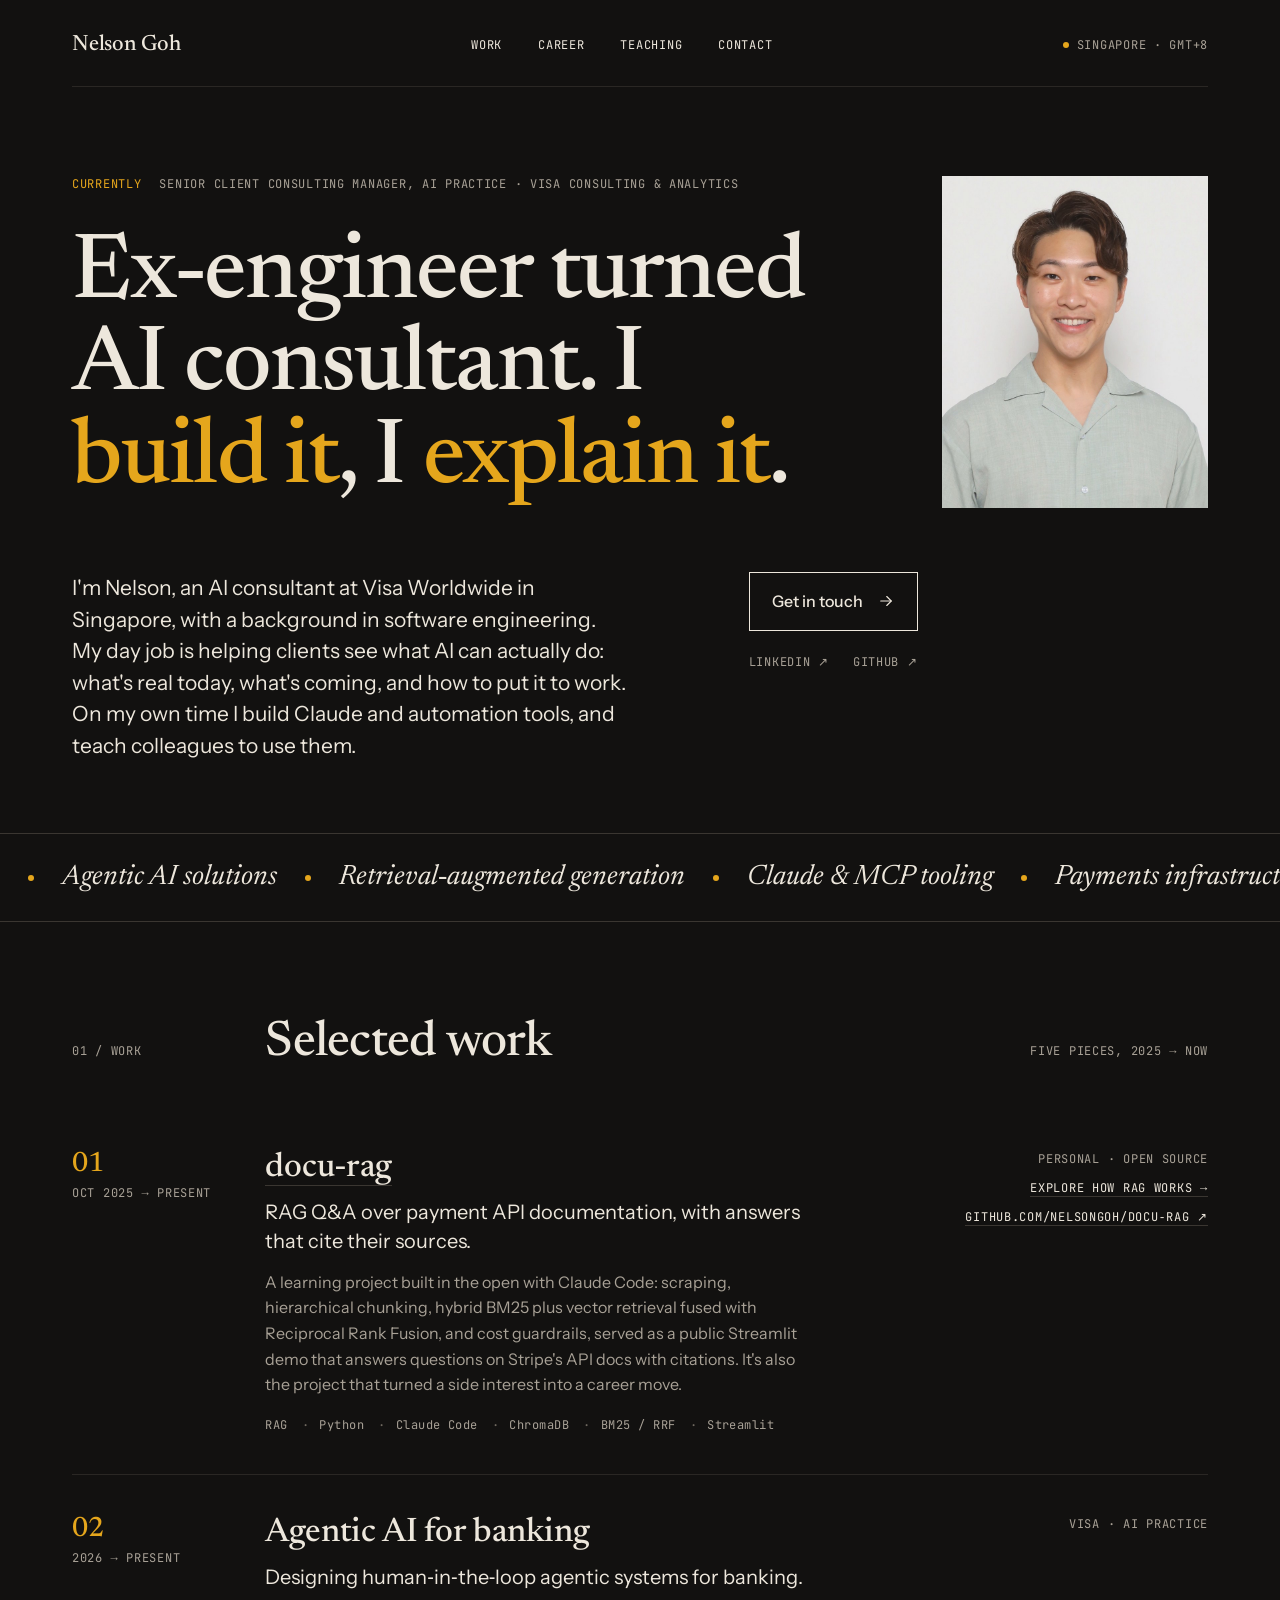
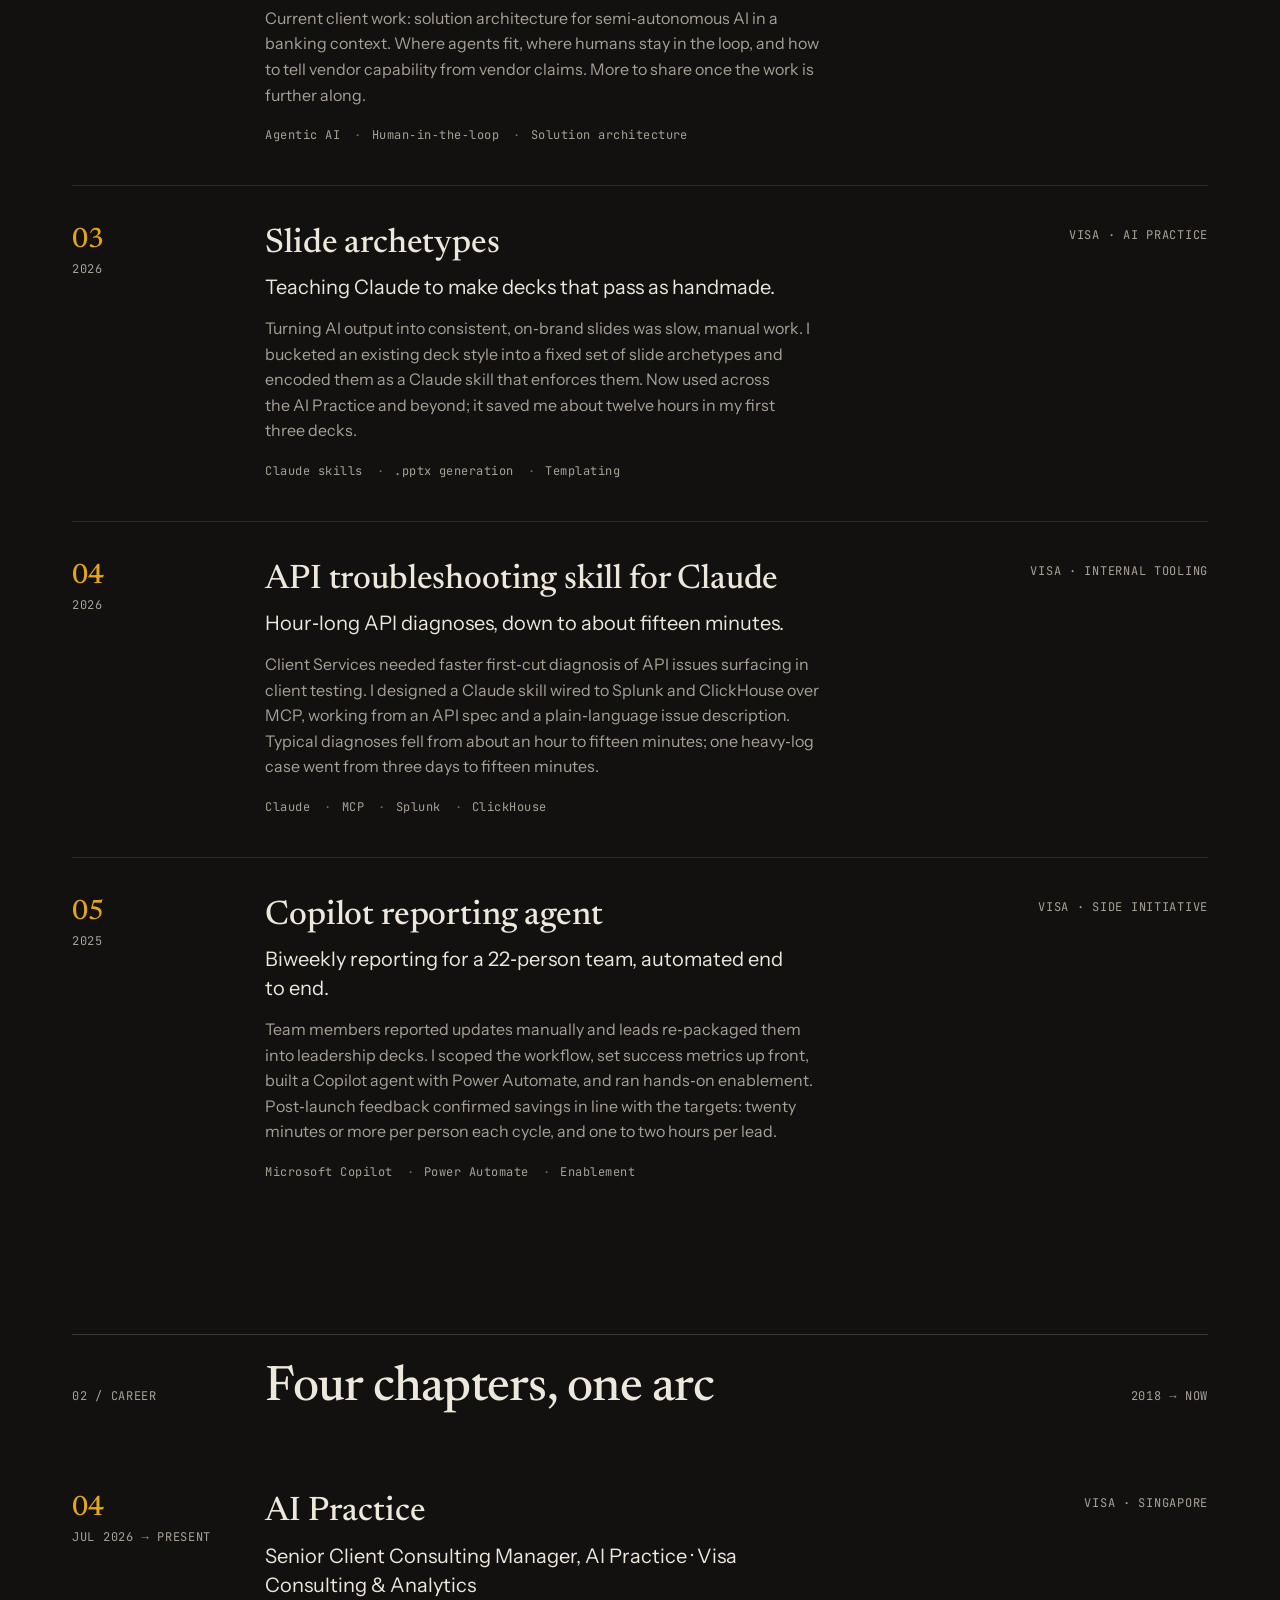
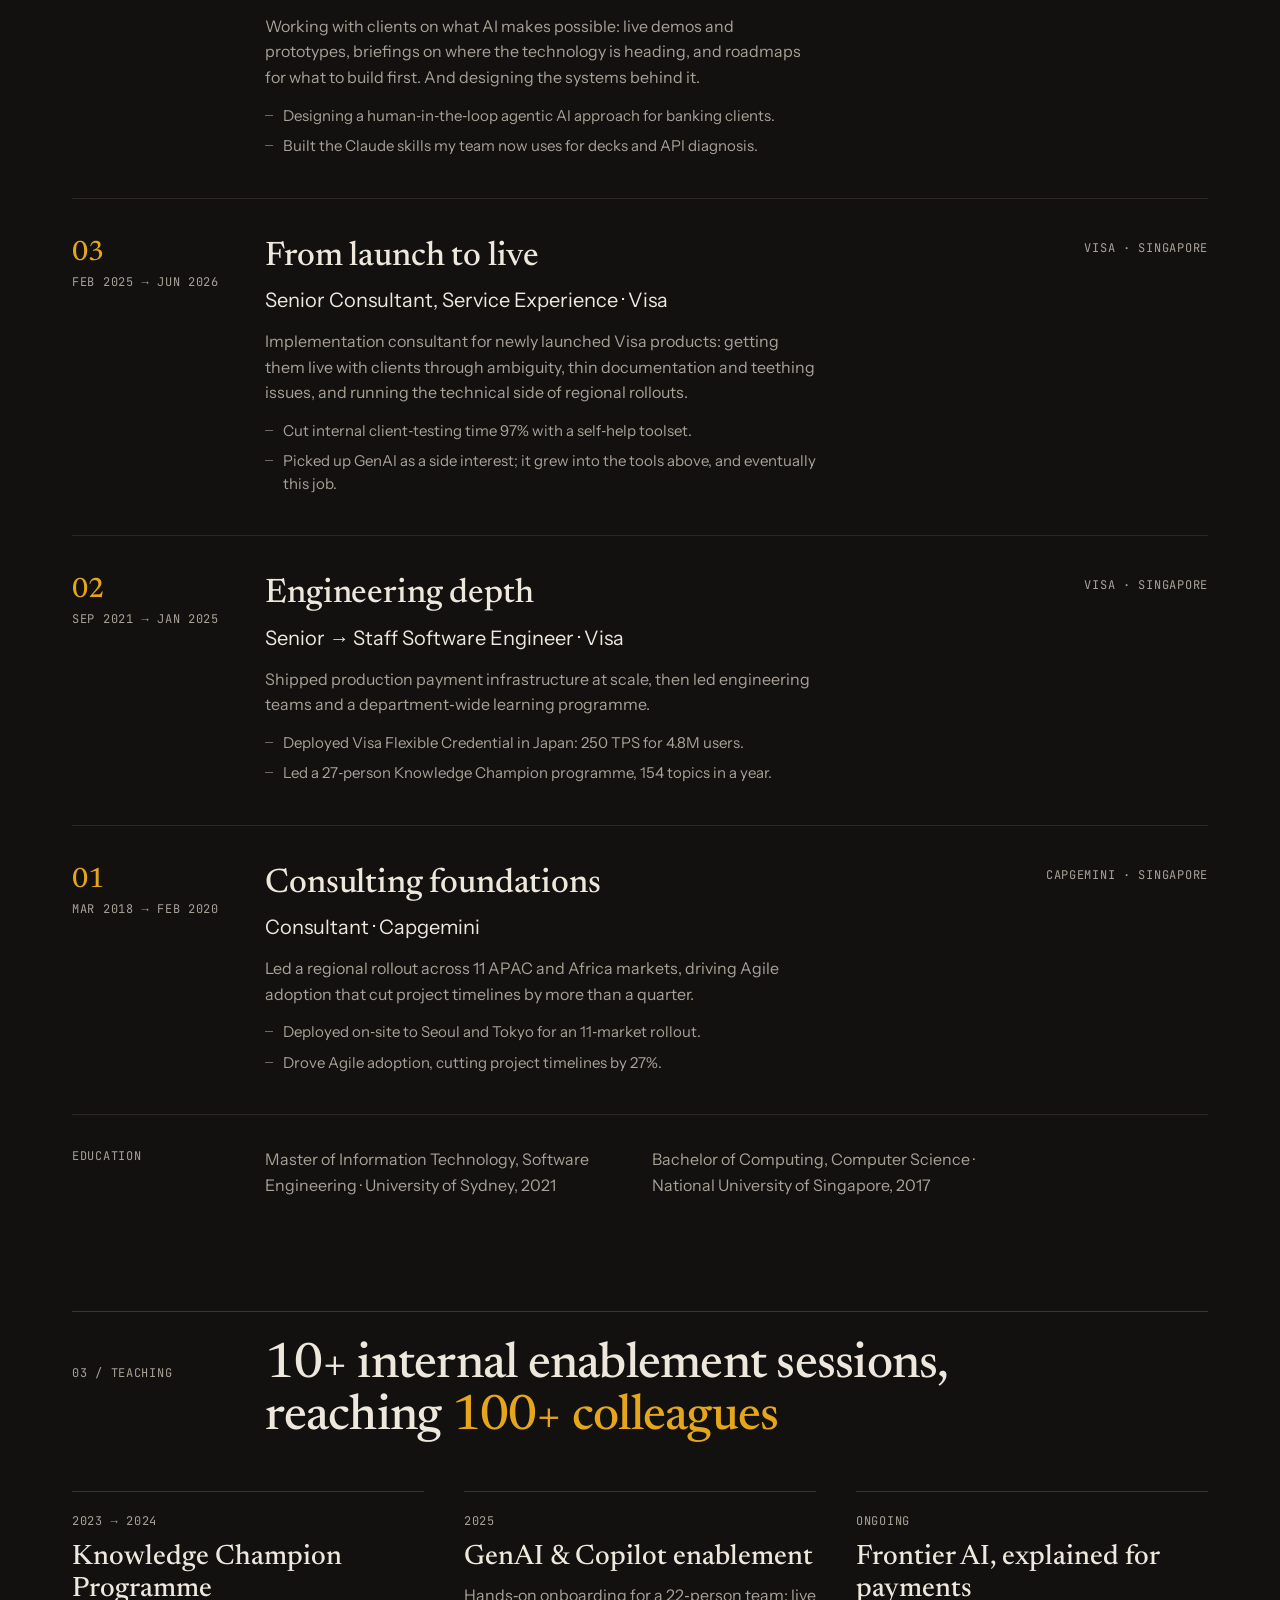
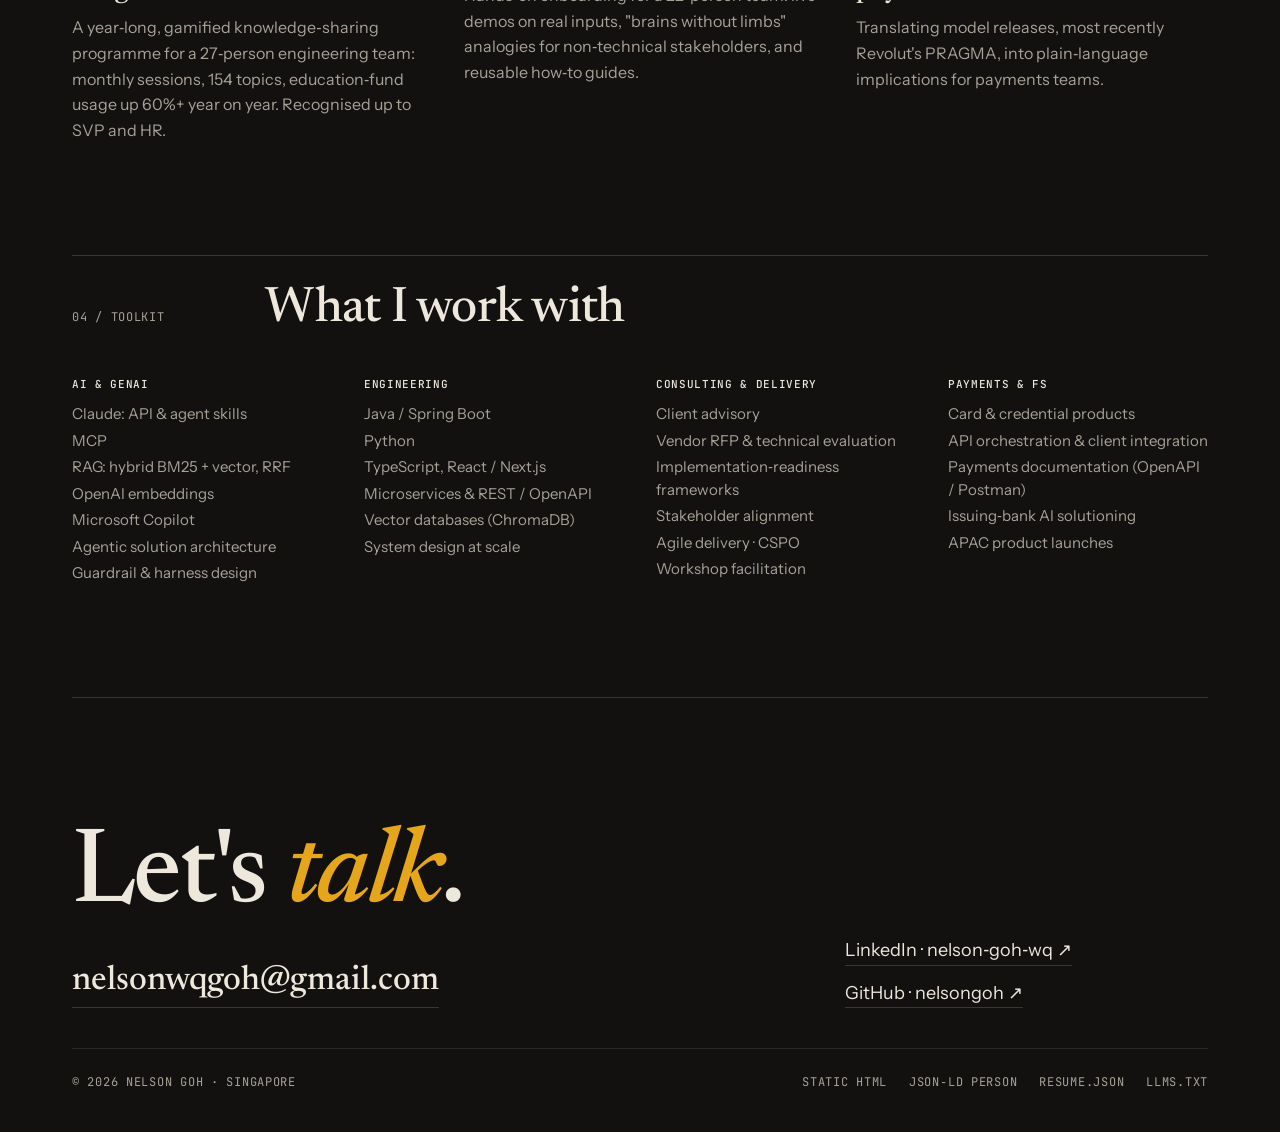
==== commit f5b3de67: "Publish docu-rag visual walkthrough and link from homepage" ====
--- a/index.html
+++ b/index.html
@@ -188,13 +188,14 @@
     <article class="row first">
       <div class="row-num-wrap"><span class="row-num">01</span><span class="mono">Oct 2025 → present</span></div>
       <div class="row-main">
-        <h3 class="serif h-item">docu‑rag</h3>
+        <h3 class="serif h-item"><a href="projects/docu-rag/">docu‑rag</a></h3>
         <p class="lede">RAG Q&amp;A over payment API documentation, with answers that cite their sources.</p>
         <p class="body">A learning project built in the open with Claude Code: scraping, hierarchical chunking, hybrid BM25 plus vector retrieval fused with Reciprocal Rank Fusion, and cost guardrails, served as a public Streamlit demo that answers questions on Stripe's API docs with citations. It's also the project that turned a side interest into a career move.</p>
         <ul class="tags"><li class="tag">RAG</li><li class="tag">Python</li><li class="tag">Claude Code</li><li class="tag">ChromaDB</li><li class="tag">BM25 / RRF</li><li class="tag">Streamlit</li></ul>
       </div>
       <div class="row-meta">
         <span class="mono">Personal · open source</span>
+        <span class="mono"><a href="projects/docu-rag/">Explore how RAG works →</a></span>
         <span class="mono"><a href="https://github.com/nelsongoh/docu-rag" rel="noopener" target="_blank">github.com/nelsongoh/docu‑rag ↗</a></span>
       </div>
     </article>
